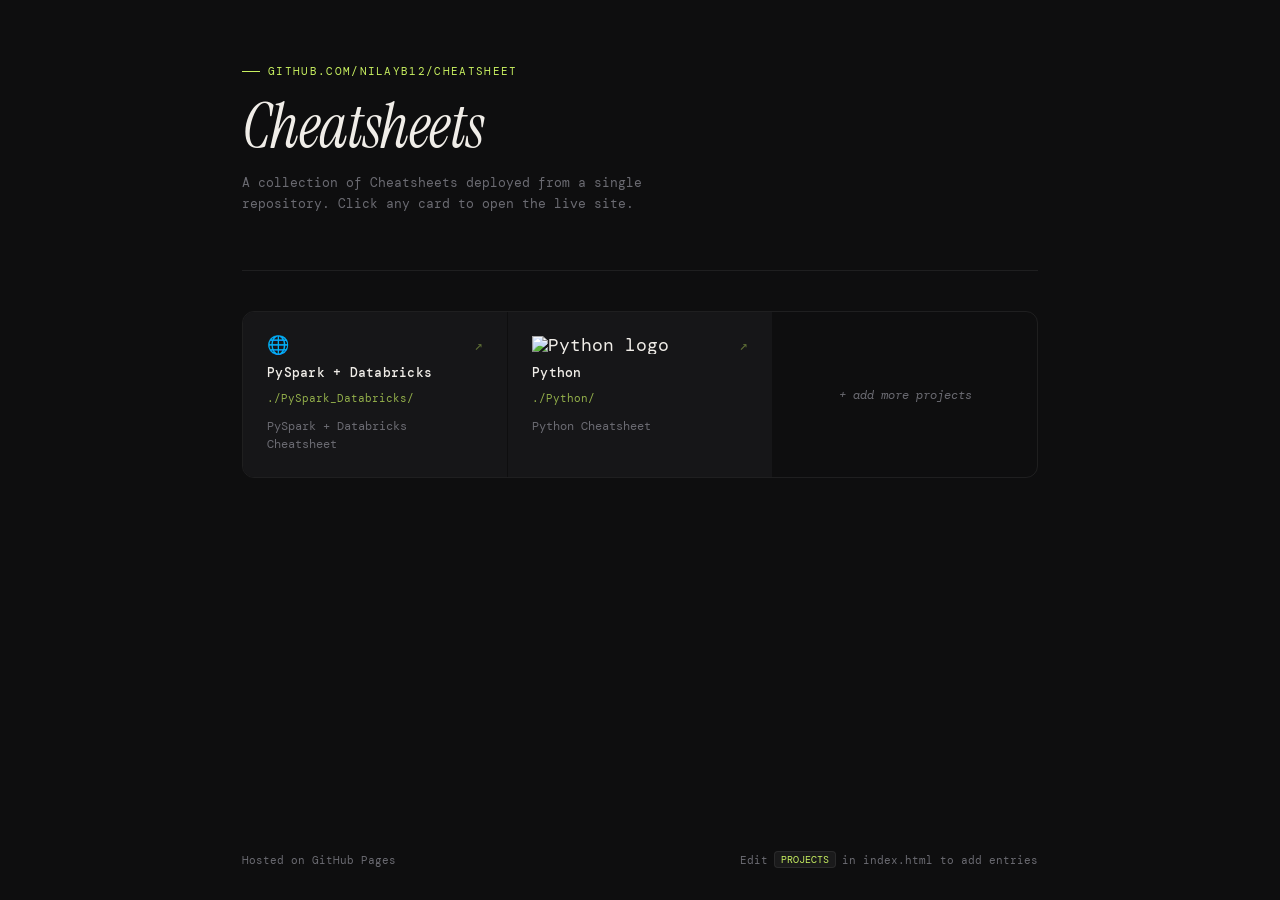
==== index.html @ 8b139a36 "Update Python icon" ====
<!DOCTYPE html>
<html lang="en">

<head>
    <meta charset="UTF-8">
    <meta name="viewport" content="width=device-width, initial-scale=1.0">
    <title>Projects Hub</title>
    <link rel="preconnect" href="https://fonts.googleapis.com">
    <link rel="preconnect" href="https://fonts.gstatic.com" crossorigin>
    <link
        href="https://fonts.googleapis.com/css2?family=DM+Mono:ital,wght@0,400;0,500;1,400&family=Instrument+Serif:ital@0;1&display=swap"
        rel="stylesheet">
    <style>
        *,
        *::before,
        *::after {
            box-sizing: border-box;
            margin: 0;
            padding: 0;
        }

        :root {
            --bg: #0e0e0f;
            --surface: #161618;
            --surface-hover: #1e1e21;
            --border: rgba(255, 255, 255, 0.07);
            --border-hover: rgba(255, 255, 255, 0.18);
            --text: #f0ede8;
            --muted: #6b6b72;
            --accent: #c8f060;
            --accent-dim: rgba(200, 240, 96, 0.08);
            --accent-dim-hover: rgba(200, 240, 96, 0.14);
            --font-serif: 'Instrument Serif', Georgia, serif;
            --font-mono: 'DM Mono', 'Courier New', monospace;
        }

        html {
            font-size: 16px;
        }

        body {
            background: var(--bg);
            color: var(--text);
            font-family: var(--font-mono);
            min-height: 100vh;
            display: flex;
            flex-direction: column;
        }

        /* ── Header ── */
        header {
            padding: 4rem 2rem 2rem;
            max-width: 860px;
            margin: 0 auto;
            width: 100%;
        }

        .eyebrow {
            font-family: var(--font-mono);
            font-size: 11px;
            letter-spacing: 0.12em;
            text-transform: uppercase;
            color: var(--accent);
            margin-bottom: 1rem;
            display: flex;
            align-items: center;
            gap: 8px;
        }

        .eyebrow::before {
            content: '';
            display: inline-block;
            width: 18px;
            height: 1px;
            background: var(--accent);
        }

        h1 {
            font-family: var(--font-serif);
            font-size: clamp(2.4rem, 6vw, 3.8rem);
            font-weight: 400;
            font-style: italic;
            line-height: 1.1;
            letter-spacing: -0.01em;
            color: var(--text);
            margin-bottom: 0.75rem;
        }

        .subtitle {
            font-size: 13px;
            color: var(--muted);
            line-height: 1.6;
            max-width: 480px;
        }

        /* ── Divider ── */
        .divider {
            max-width: 860px;
            margin: 0 auto;
            width: 100%;
            padding: 0 2rem;
        }

        .divider hr {
            border: none;
            border-top: 1px solid var(--border);
            margin: 1.5rem 0 2.5rem;
        }

        /* ── Grid ── */
        .grid-wrap {
            max-width: 860px;
            margin: 0 auto;
            width: 100%;
            padding: 0 2rem;
            flex: 1;
        }

        .grid {
            display: grid;
            grid-template-columns: repeat(auto-fill, minmax(240px, 1fr));
            gap: 1px;
            border: 1px solid var(--border);
            border-radius: 12px;
            overflow: hidden;
        }

        /* ── Cards ── */
        .card {
            background: var(--surface);
            padding: 1.5rem;
            text-decoration: none;
            color: inherit;
            display: flex;
            flex-direction: column;
            gap: 0.6rem;
            transition: background 0.15s ease;
            position: relative;
            cursor: pointer;
        }

        .card:hover {
            background: var(--surface-hover);
        }

        .card:hover .arrow {
            transform: translate(3px, -3px);
            opacity: 1;
        }

        .card-header {
            display: flex;
            align-items: flex-start;
            justify-content: space-between;
            gap: 0.5rem;
        }

        .card-icon {
            font-size: 18px;
            line-height: 1;
            flex-shrink: 0;
        }

        .arrow {
            font-size: 14px;
            color: var(--accent);
            opacity: 0.4;
            transition: transform 0.18s ease, opacity 0.18s ease;
            flex-shrink: 0;
        }

        .card-name {
            font-family: var(--font-mono);
            font-size: 13px;
            font-weight: 500;
            color: var(--text);
            letter-spacing: 0.02em;
        }

        .card-path {
            font-family: var(--font-mono);
            font-size: 11px;
            color: var(--accent);
            opacity: 0.7;
        }

        .card-desc {
            font-size: 12px;
            color: var(--muted);
            line-height: 1.5;
            margin-top: 0.2rem;
        }

        /* ── Add-project card ── */
        .card-add {
            background: transparent;
            border: none;
            padding: 1.5rem;
            display: flex;
            align-items: center;
            justify-content: center;
            gap: 8px;
            font-family: var(--font-mono);
            font-size: 12px;
            color: var(--muted);
            cursor: default;
            font-style: italic;
        }

        /* ── Footer ── */
        footer {
            max-width: 860px;
            margin: 3rem auto 2rem;
            width: 100%;
            padding: 0 2rem;
            display: flex;
            align-items: center;
            justify-content: space-between;
            font-size: 11px;
            color: var(--muted);
            gap: 1rem;
            flex-wrap: wrap;
        }

        .footer-hint {
            display: flex;
            align-items: center;
            gap: 6px;
        }

        .footer-hint code {
            background: rgba(255, 255, 255, 0.05);
            border: 1px solid var(--border);
            border-radius: 4px;
            padding: 1px 6px;
            font-size: 10px;
            font-family: var(--font-mono);
            color: var(--accent);
        }

        @media (max-width: 540px) {
            header {
                padding: 2.5rem 1.25rem 1.5rem;
            }

            .grid-wrap {
                padding: 0 1.25rem;
            }

            .divider {
                padding: 0 1.25rem;
            }

            footer {
                padding: 0 1.25rem;
            }

            .grid {
                grid-template-columns: 1fr;
            }
        }
    </style>
</head>

<body>

    <header>
        <p class="eyebrow">github.com/nilayb12/Cheatsheet</p>
        <h1>Cheatsheets</h1>
        <p class="subtitle">A collection of Cheatsheets deployed from a single repository. Click any card to open the
            live site.</p>
    </header>

    <div class="divider">
        <hr>
    </div>

    <div class="grid-wrap">
        <div class="grid" id="project-grid">
            <!-- Cards are injected here by JS -->
        </div>
    </div>

    <footer>
        <span>Hosted on GitHub Pages</span>
        <span class="footer-hint">Edit <code>PROJECTS</code> in index.html to add entries</span>
    </footer>

    <script>
        // ─────────────────────────────────────────────
        //  CONFIGURE YOUR PROJECTS HERE
        //  Each entry needs:
        //    name    — display title
        //    path    — subfolder name (relative to this file)
        //    desc    — short description (optional)
        //    icon    — an emoji icon (optional)
        // ─────────────────────────────────────────────
        const PROJECTS = [
            {
                name: "PySpark + Databricks",
                path: "PySpark_Databricks",
                desc: "PySpark + Databricks Cheatsheet",
                icon: "🌐"
            },
            {
                name: "Python",
                path: "Python",
                desc: "Python Cheatsheet",
                icon: `<img src="https://s3.dualstack.us-east-2.amazonaws.com/pythondotorg-assets/media/files/python-logo-only.svg" width="20" height="20" alt="Python logo" />`
            },
            // {
            //     name: "Project Three",
            //     path: "project-three",
            //     desc: "Yet another site deployed from the same repo.",
            //     icon: "🎨"
            // },
            // ── Add more entries below this line ──
            // {
            //   name: "My New Project",
            //   path: "my-new-project",
            //   desc: "Description here.",
            //   icon: "✨"
            // },
        ];
        // ─────────────────────────────────────────────

        const grid = document.getElementById("project-grid");

        PROJECTS.forEach(p => {
            const a = document.createElement("a");
            a.className = "card";
            a.href = p.path + "/";
            a.title = p.name;
            a.innerHTML = `
      <div class="card-header">
        <span class="card-icon" aria-hidden="true">${p.icon || "📁"}</span>
        <span class="arrow" aria-hidden="true">↗</span>
      </div>
      <div class="card-name">${p.name}</div>
      <div class="card-path">./${p.path}/</div>
      ${p.desc ? `<div class="card-desc">${p.desc}</div>` : ""}
    `;
            grid.appendChild(a);
        });

        // Trailing "add more" prompt
        if (PROJECTS.length % 2 === 0 || PROJECTS.length < 4) {
            const placeholder = document.createElement("div");
            placeholder.className = "card-add";
            placeholder.innerHTML = `<span>+ add more projects</span>`;
            grid.appendChild(placeholder);
        }
    </script>

</body>

</html>
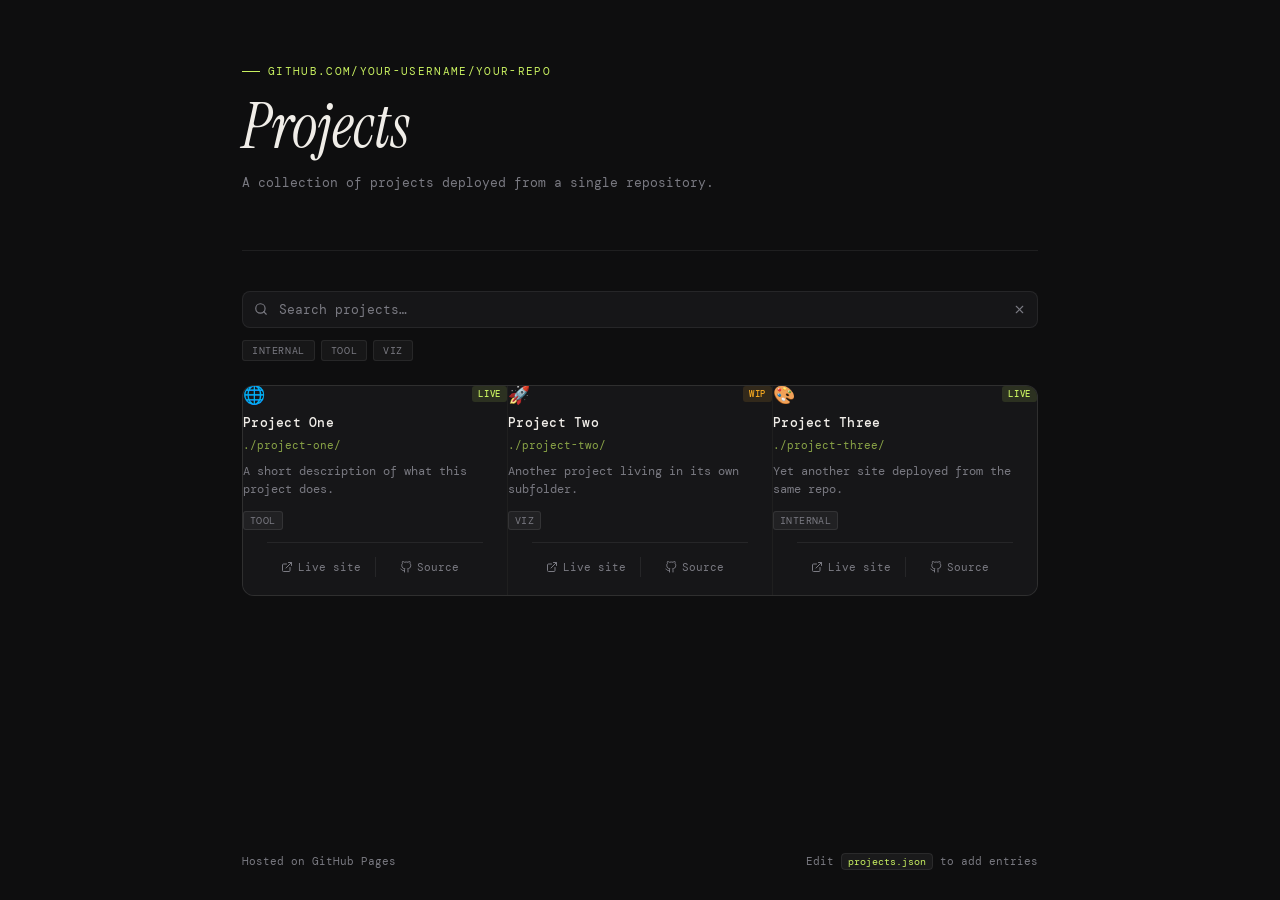
==== commit 015d45a7: "Add files via upload" ====
--- a/index.html
+++ b/index.html
@@ -1,357 +1,79 @@
 <!DOCTYPE html>
 <html lang="en">
+<head>
+<meta charset="UTF-8">
+<meta name="viewport" content="width=device-width, initial-scale=1.0">
+<title>Projects Hub</title>
 
-<head>
-    <meta charset="UTF-8">
-    <meta name="viewport" content="width=device-width, initial-scale=1.0">
-    <title>Projects Hub</title>
-    <link rel="preconnect" href="https://fonts.googleapis.com">
-    <link rel="preconnect" href="https://fonts.gstatic.com" crossorigin>
-    <link
-        href="https://fonts.googleapis.com/css2?family=DM+Mono:ital,wght@0,400;0,500;1,400&family=Instrument+Serif:ital@0;1&display=swap"
-        rel="stylesheet">
-    <style>
-        *,
-        *::before,
-        *::after {
-            box-sizing: border-box;
-            margin: 0;
-            padding: 0;
-        }
+<!-- ── SEO & Open Graph ── -->
+<!-- Update these meta tags to match your repo -->
+<meta name="description" content="A collection of projects deployed from a single GitHub repository.">
+<meta property="og:title"       content="Projects Hub">
+<meta property="og:description" content="A collection of projects deployed from a single GitHub repository.">
+<meta property="og:type"        content="website">
+<!-- <meta property="og:url"    content="https://your-username.github.io/your-repo/"> -->
+<!-- <meta property="og:image" content="https://your-username.github.io/your-repo/og-image.png"> -->
 
-        :root {
-            --bg: #0e0e0f;
-            --surface: #161618;
-            --surface-hover: #1e1e21;
-            --border: rgba(255, 255, 255, 0.07);
-            --border-hover: rgba(255, 255, 255, 0.18);
-            --text: #f0ede8;
-            --muted: #6b6b72;
-            --accent: #c8f060;
-            --accent-dim: rgba(200, 240, 96, 0.08);
-            --accent-dim-hover: rgba(200, 240, 96, 0.14);
-            --font-serif: 'Instrument Serif', Georgia, serif;
-            --font-mono: 'DM Mono', 'Courier New', monospace;
-        }
-
-        html {
-            font-size: 16px;
-        }
-
-        body {
-            background: var(--bg);
-            color: var(--text);
-            font-family: var(--font-mono);
-            min-height: 100vh;
-            display: flex;
-            flex-direction: column;
-        }
-
-        /* ── Header ── */
-        header {
-            padding: 4rem 2rem 2rem;
-            max-width: 860px;
-            margin: 0 auto;
-            width: 100%;
-        }
-
-        .eyebrow {
-            font-family: var(--font-mono);
-            font-size: 11px;
-            letter-spacing: 0.12em;
-            text-transform: uppercase;
-            color: var(--accent);
-            margin-bottom: 1rem;
-            display: flex;
-            align-items: center;
-            gap: 8px;
-        }
-
-        .eyebrow::before {
-            content: '';
-            display: inline-block;
-            width: 18px;
-            height: 1px;
-            background: var(--accent);
-        }
-
-        h1 {
-            font-family: var(--font-serif);
-            font-size: clamp(2.4rem, 6vw, 3.8rem);
-            font-weight: 400;
-            font-style: italic;
-            line-height: 1.1;
-            letter-spacing: -0.01em;
-            color: var(--text);
-            margin-bottom: 0.75rem;
-        }
-
-        .subtitle {
-            font-size: 13px;
-            color: var(--muted);
-            line-height: 1.6;
-            max-width: 480px;
-        }
-
-        /* ── Divider ── */
-        .divider {
-            max-width: 860px;
-            margin: 0 auto;
-            width: 100%;
-            padding: 0 2rem;
-        }
-
-        .divider hr {
-            border: none;
-            border-top: 1px solid var(--border);
-            margin: 1.5rem 0 2.5rem;
-        }
-
-        /* ── Grid ── */
-        .grid-wrap {
-            max-width: 860px;
-            margin: 0 auto;
-            width: 100%;
-            padding: 0 2rem;
-            flex: 1;
-        }
-
-        .grid {
-            display: grid;
-            grid-template-columns: repeat(auto-fill, minmax(240px, 1fr));
-            gap: 1px;
-            border: 1px solid var(--border);
-            border-radius: 12px;
-            overflow: hidden;
-        }
-
-        /* ── Cards ── */
-        .card {
-            background: var(--surface);
-            padding: 1.5rem;
-            text-decoration: none;
-            color: inherit;
-            display: flex;
-            flex-direction: column;
-            gap: 0.6rem;
-            transition: background 0.15s ease;
-            position: relative;
-            cursor: pointer;
-        }
-
-        .card:hover {
-            background: var(--surface-hover);
-        }
-
-        .card:hover .arrow {
-            transform: translate(3px, -3px);
-            opacity: 1;
-        }
-
-        .card-header {
-            display: flex;
-            align-items: flex-start;
-            justify-content: space-between;
-            gap: 0.5rem;
-        }
-
-        .card-icon {
-            font-size: 18px;
-            line-height: 1;
-            flex-shrink: 0;
-        }
-
-        .arrow {
-            font-size: 14px;
-            color: var(--accent);
-            opacity: 0.4;
-            transition: transform 0.18s ease, opacity 0.18s ease;
-            flex-shrink: 0;
-        }
-
-        .card-name {
-            font-family: var(--font-mono);
-            font-size: 13px;
-            font-weight: 500;
-            color: var(--text);
-            letter-spacing: 0.02em;
-        }
-
-        .card-path {
-            font-family: var(--font-mono);
-            font-size: 11px;
-            color: var(--accent);
-            opacity: 0.7;
-        }
-
-        .card-desc {
-            font-size: 12px;
-            color: var(--muted);
-            line-height: 1.5;
-            margin-top: 0.2rem;
-        }
-
-        /* ── Add-project card ── */
-        .card-add {
-            background: transparent;
-            border: none;
-            padding: 1.5rem;
-            display: flex;
-            align-items: center;
-            justify-content: center;
-            gap: 8px;
-            font-family: var(--font-mono);
-            font-size: 12px;
-            color: var(--muted);
-            cursor: default;
-            font-style: italic;
-        }
-
-        /* ── Footer ── */
-        footer {
-            max-width: 860px;
-            margin: 3rem auto 2rem;
-            width: 100%;
-            padding: 0 2rem;
-            display: flex;
-            align-items: center;
-            justify-content: space-between;
-            font-size: 11px;
-            color: var(--muted);
-            gap: 1rem;
-            flex-wrap: wrap;
-        }
-
-        .footer-hint {
-            display: flex;
-            align-items: center;
-            gap: 6px;
-        }
-
-        .footer-hint code {
-            background: rgba(255, 255, 255, 0.05);
-            border: 1px solid var(--border);
-            border-radius: 4px;
-            padding: 1px 6px;
-            font-size: 10px;
-            font-family: var(--font-mono);
-            color: var(--accent);
-        }
-
-        @media (max-width: 540px) {
-            header {
-                padding: 2.5rem 1.25rem 1.5rem;
-            }
-
-            .grid-wrap {
-                padding: 0 1.25rem;
-            }
-
-            .divider {
-                padding: 0 1.25rem;
-            }
-
-            footer {
-                padding: 0 1.25rem;
-            }
-
-            .grid {
-                grid-template-columns: 1fr;
-            }
-        }
-    </style>
+<link rel="preconnect" href="https://fonts.googleapis.com">
+<link rel="preconnect" href="https://fonts.gstatic.com" crossorigin>
+<link href="https://fonts.googleapis.com/css2?family=DM+Mono:ital,wght@0,400;0,500;1,400&family=Instrument+Serif:ital@0;1&display=swap" rel="stylesheet">
+<link rel="stylesheet" href="style.css">
+<link rel="icon" href="favicon.svg" type="image/svg+xml">
 </head>
-
 <body>
 
-    <header>
-        <p class="eyebrow">github.com/nilayb12/Cheatsheet</p>
-        <h1>Cheatsheets</h1>
-        <p class="subtitle">A collection of Cheatsheets deployed from a single repository. Click any card to open the
-            live site.</p>
-    </header>
+<a class="skip-link" href="#project-grid">Skip to projects</a>
 
-    <div class="divider">
-        <hr>
+<header>
+  <!-- ↓ Update this to your actual repo URL -->
+  <p class="eyebrow">github.com/your-username/your-repo</p>
+  <h1>Projects</h1>
+  <p class="subtitle">A collection of projects deployed from a single repository.</p>
+</header>
+
+<div class="divider"><hr></div>
+
+<div class="grid-wrap">
+
+  <!-- ── Search & filter controls ── -->
+  <div class="controls" role="search">
+    <div class="search-wrap">
+      <svg class="search-icon" viewBox="0 0 24 24" aria-hidden="true">
+        <circle cx="11" cy="11" r="8"/><line x1="21" y1="21" x2="16.65" y2="16.65"/>
+      </svg>
+      <input
+        type="search"
+        id="search-input"
+        class="search-input"
+        placeholder="Search projects…"
+        aria-label="Search projects by name or description"
+        autocomplete="off"
+        spellcheck="false"
+      >
+      <button class="search-clear" id="search-clear" aria-label="Clear search" hidden>
+        <svg viewBox="0 0 24 24" aria-hidden="true">
+          <line x1="18" y1="6" x2="6" y2="18"/><line x1="6" y1="6" x2="18" y2="18"/>
+        </svg>
+      </button>
     </div>
+    <div class="tag-filters" id="tag-filters" role="group" aria-label="Filter by tag"></div>
+  </div>
 
-    <div class="grid-wrap">
-        <div class="grid" id="project-grid">
-            <!-- Cards are injected here by JS -->
-        </div>
-    </div>
+  <div class="grid" id="project-grid" role="list" aria-label="Projects">
+    <p class="state-msg" aria-live="polite">Loading projects…</p>
+  </div>
 
-    <footer>
-        <span>Hosted on GitHub Pages</span>
-        <span class="footer-hint">Edit <code>PROJECTS</code> in index.html to add entries</span>
-    </footer>
+  <p class="no-results" id="no-results" hidden>
+    No projects match <span id="no-results-term"></span>.
+  </p>
 
-    <script>
-        // ─────────────────────────────────────────────
-        //  CONFIGURE YOUR PROJECTS HERE
-        //  Each entry needs:
-        //    name    — display title
-        //    path    — subfolder name (relative to this file)
-        //    desc    — short description (optional)
-        //    icon    — an emoji icon (optional)
-        // ─────────────────────────────────────────────
-        const PROJECTS = [
-            {
-                name: "PySpark + Databricks",
-                path: "PySpark_Databricks",
-                desc: "PySpark + Databricks Cheatsheet",
-                icon: "🌐"
-            },
-            {
-                name: "Python",
-                path: "Python",
-                desc: "Python Cheatsheet",
-                icon: `<img src="https://s3.dualstack.us-east-2.amazonaws.com/pythondotorg-assets/media/files/python-logo-only.svg" width="20" height="20" alt="Python logo" />`
-            },
-            // {
-            //     name: "Project Three",
-            //     path: "project-three",
-            //     desc: "Yet another site deployed from the same repo.",
-            //     icon: "🎨"
-            // },
-            // ── Add more entries below this line ──
-            // {
-            //   name: "My New Project",
-            //   path: "my-new-project",
-            //   desc: "Description here.",
-            //   icon: "✨"
-            // },
-        ];
-        // ─────────────────────────────────────────────
+</div>
 
-        const grid = document.getElementById("project-grid");
+<footer>
+  <span>Hosted on GitHub Pages</span>
+  <span>Edit <code>projects.json</code> to add entries</span>
+</footer>
 
-        PROJECTS.forEach(p => {
-            const a = document.createElement("a");
-            a.className = "card";
-            a.href = p.path + "/";
-            a.title = p.name;
-            a.innerHTML = `
-      <div class="card-header">
-        <span class="card-icon" aria-hidden="true">${p.icon || "📁"}</span>
-        <span class="arrow" aria-hidden="true">↗</span>
-      </div>
-      <div class="card-name">${p.name}</div>
-      <div class="card-path">./${p.path}/</div>
-      ${p.desc ? `<div class="card-desc">${p.desc}</div>` : ""}
-    `;
-            grid.appendChild(a);
-        });
-
-        // Trailing "add more" prompt
-        if (PROJECTS.length % 2 === 0 || PROJECTS.length < 4) {
-            const placeholder = document.createElement("div");
-            placeholder.className = "card-add";
-            placeholder.innerHTML = `<span>+ add more projects</span>`;
-            grid.appendChild(placeholder);
-        }
-    </script>
-
+<script src="main.js"></script>
 </body>
-
 </html>
--- a/style.css
+++ b/style.css
@@ -0,0 +1,482 @@
+/* ── Reset ── */
+*, *::before, *::after { box-sizing: border-box; margin: 0; padding: 0; }
+
+/* ── Design tokens ── */
+:root {
+  --bg:            #0e0e0f;
+  --surface:       #161618;
+  --surface-hover: #1e1e21;
+  --border:        rgba(255,255,255,0.07);
+  --border-hover:  rgba(255,255,255,0.18);
+  --text:          #f0ede8;
+  --muted:         #7a7a82;
+  --accent:        #c8f060;
+  --font-serif:    'Instrument Serif', Georgia, serif;
+  --font-mono:     'DM Mono', 'Courier New', monospace;
+}
+
+/* ── Base ── */
+html { font-size: 16px; }
+
+body {
+  background: var(--bg);
+  color: var(--text);
+  font-family: var(--font-mono);
+  min-height: 100vh;
+  display: flex;
+  flex-direction: column;
+}
+
+/* ── Skip link (a11y) ── */
+.skip-link {
+  position: absolute;
+  top: -999px;
+  left: 1rem;
+  background: var(--accent);
+  color: #000;
+  padding: 6px 12px;
+  border-radius: 4px;
+  font-size: 13px;
+  z-index: 100;
+  text-decoration: none;
+}
+.skip-link:focus { top: 1rem; }
+
+/* ── Header ── */
+header {
+  padding: 4rem 2rem 2rem;
+  max-width: 860px;
+  margin: 0 auto;
+  width: 100%;
+}
+
+.eyebrow {
+  font-size: 11px;
+  letter-spacing: 0.12em;
+  text-transform: uppercase;
+  color: var(--accent);
+  margin-bottom: 1rem;
+  display: flex;
+  align-items: center;
+  gap: 8px;
+}
+.eyebrow::before {
+  content: '';
+  display: inline-block;
+  width: 18px;
+  height: 1px;
+  background: var(--accent);
+}
+
+h1 {
+  font-family: var(--font-serif);
+  font-size: clamp(2.4rem, 6vw, 3.8rem);
+  font-weight: 400;
+  font-style: italic;
+  line-height: 1.1;
+  color: var(--text);
+  margin-bottom: 0.75rem;
+}
+
+.subtitle {
+  font-size: 13px;
+  color: var(--muted);
+  line-height: 1.6;
+  max-width: 480px;
+}
+
+/* ── Divider ── */
+.divider {
+  max-width: 860px;
+  margin: 0 auto;
+  width: 100%;
+  padding: 0 2rem;
+}
+.divider hr {
+  border: none;
+  border-top: 1px solid var(--border);
+  margin: 1.5rem 0 2.5rem;
+}
+
+/* ── Grid ── */
+.grid-wrap {
+  max-width: 860px;
+  margin: 0 auto;
+  width: 100%;
+  padding: 0 2rem;
+  flex: 1;
+}
+
+.grid {
+  display: grid;
+  grid-template-columns: repeat(auto-fill, minmax(240px, 1fr));
+  gap: 1px;
+  background: var(--border);
+  border: 1px solid var(--border);
+  border-radius: 12px;
+  overflow: hidden;
+}
+
+/* ── Cards ── */
+.card {
+  background: var(--surface);
+  padding: 1.25rem 1.5rem 1rem;
+  color: inherit;
+  display: flex;
+  flex-direction: column;
+  gap: 0.45rem;
+  position: relative;
+  outline-offset: -2px;
+}
+.card:focus-visible {
+  outline: 2px solid var(--accent);
+}
+
+.card-top {
+  display: flex;
+  align-items: flex-start;
+  justify-content: space-between;
+  gap: 0.5rem;
+  margin-bottom: 0.2rem;
+}
+
+.card-icon {
+  font-size: 18px;
+  line-height: 1;
+  flex-shrink: 0;
+}
+
+/* ── Status badge ── */
+.badge {
+  font-size: 9px;
+  letter-spacing: 0.08em;
+  text-transform: uppercase;
+  font-weight: 500;
+  border-radius: 3px;
+  padding: 2px 6px;
+  flex-shrink: 0;
+}
+.badge-live     { background: rgba(200,240,96,0.12); color: #c8f060; }
+.badge-wip      { background: rgba(255,180,50,0.12);  color: #f4a820; }
+.badge-archived { background: rgba(255,255,255,0.06); color: var(--muted); }
+
+.card-name {
+  font-size: 13px;
+  font-weight: 500;
+  color: var(--text);
+  letter-spacing: 0.02em;
+}
+
+.card-path {
+  font-size: 11px;
+  color: var(--accent);
+  opacity: 0.65;
+}
+
+.card-desc {
+  font-size: 12px;
+  color: var(--muted);
+  line-height: 1.5;
+  margin-top: 0.15rem;
+  flex: 1;
+}
+
+/* ── Tags ── */
+.card-tags {
+  display: flex;
+  flex-wrap: wrap;
+  gap: 4px;
+  margin-top: 0.4rem;
+}
+.tag {
+  font-size: 10px;
+  letter-spacing: 0.04em;
+  text-transform: uppercase;
+  background: rgba(255,255,255,0.05);
+  border: 1px solid rgba(255,255,255,0.08);
+  border-radius: 3px;
+  padding: 2px 6px;
+  color: var(--muted);
+}
+
+/* ── Card action links ── */
+.card-actions {
+  display: flex;
+  gap: 0;
+  margin-top: 0.8rem;
+  border-top: 1px solid var(--border);
+  padding-top: 0.75rem;
+}
+.card-actions a {
+  flex: 1;
+  display: flex;
+  align-items: center;
+  justify-content: center;
+  gap: 5px;
+  font-size: 11px;
+  color: var(--muted);
+  text-decoration: none;
+  padding: 5px 4px;
+  border-radius: 4px;
+  transition: color 0.12s, background 0.12s;
+}
+.card-actions a:hover {
+  color: var(--text);
+  background: rgba(255,255,255,0.05);
+}
+.card-actions a:focus-visible {
+  outline: 2px solid var(--accent);
+  outline-offset: 1px;
+}
+.card-actions a svg {
+  width: 12px;
+  height: 12px;
+  stroke: currentColor;
+  fill: none;
+  stroke-width: 2;
+  stroke-linecap: round;
+  stroke-linejoin: round;
+  flex-shrink: 0;
+}
+.card-actions .sep {
+  width: 1px;
+  background: var(--border);
+  margin: 2px 0;
+  flex: none;
+}
+
+/* ── Loading / error state ── */
+.state-msg {
+  grid-column: 1 / -1;
+  padding: 3rem 2rem;
+  text-align: center;
+  font-size: 13px;
+  color: var(--muted);
+  font-style: italic;
+}
+
+/* ── Footer ── */
+footer {
+  max-width: 860px;
+  margin: 3rem auto 2rem;
+  width: 100%;
+  padding: 0 2rem;
+  display: flex;
+  align-items: center;
+  justify-content: space-between;
+  font-size: 11px;
+  color: var(--muted);
+  gap: 1rem;
+  flex-wrap: wrap;
+}
+footer a {
+  color: var(--muted);
+  text-decoration: none;
+}
+footer a:hover { color: var(--text); }
+
+footer code {
+  background: rgba(255,255,255,0.05);
+  border: 1px solid var(--border);
+  border-radius: 4px;
+  padding: 1px 6px;
+  font-size: 10px;
+  font-family: var(--font-mono);
+  color: var(--accent);
+}
+
+/* ── Responsive ── */
+@media (max-width: 540px) {
+  header, .divider, .grid-wrap, footer { padding-left: 1.25rem; padding-right: 1.25rem; }
+  header { padding-top: 2.5rem; }
+  .grid  { grid-template-columns: 1fr; }
+}
+
+/* ── Controls (search + tag filters) ── */
+.controls {
+  display: flex;
+  flex-direction: column;
+  gap: 0.75rem;
+  margin-bottom: 1.5rem;
+}
+
+.search-wrap {
+  position: relative;
+  display: flex;
+  align-items: center;
+}
+
+.search-icon {
+  position: absolute;
+  left: 12px;
+  width: 14px;
+  height: 14px;
+  stroke: var(--muted);
+  fill: none;
+  stroke-width: 2;
+  stroke-linecap: round;
+  pointer-events: none;
+  flex-shrink: 0;
+}
+
+.search-input {
+  width: 100%;
+  background: var(--surface);
+  border: 1px solid var(--border);
+  border-radius: 8px;
+  color: var(--text);
+  font-family: var(--font-mono);
+  font-size: 13px;
+  padding: 9px 36px 9px 36px;
+  outline: none;
+  transition: border-color 0.15s;
+  appearance: none;
+}
+.search-input::placeholder { color: var(--muted); }
+.search-input:focus { border-color: var(--border-hover); }
+/* Hide browser-native clear button */
+.search-input::-webkit-search-cancel-button { display: none; }
+
+.search-clear {
+  position: absolute;
+  right: 8px;
+  background: none;
+  border: none;
+  cursor: pointer;
+  padding: 4px;
+  display: flex;
+  align-items: center;
+  justify-content: center;
+  border-radius: 4px;
+  color: var(--muted);
+  transition: color 0.12s, background 0.12s;
+}
+.search-clear:hover { color: var(--text); background: rgba(255,255,255,0.06); }
+.search-clear svg {
+  width: 13px;
+  height: 13px;
+  stroke: currentColor;
+  fill: none;
+  stroke-width: 2;
+  stroke-linecap: round;
+}
+
+/* ── Tag filter chips ── */
+.tag-filters {
+  display: flex;
+  flex-wrap: wrap;
+  gap: 6px;
+}
+
+.tag-filter {
+  font-family: var(--font-mono);
+  font-size: 10px;
+  letter-spacing: 0.06em;
+  text-transform: uppercase;
+  background: rgba(255,255,255,0.04);
+  border: 1px solid var(--border);
+  border-radius: 3px;
+  padding: 3px 9px;
+  color: var(--muted);
+  cursor: pointer;
+  transition: color 0.12s, background 0.12s, border-color 0.12s;
+  user-select: none;
+}
+.tag-filter:hover {
+  color: var(--text);
+  border-color: var(--border-hover);
+}
+.tag-filter.active {
+  background: rgba(200,240,96,0.1);
+  border-color: rgba(200,240,96,0.35);
+  color: var(--accent);
+}
+.tag-filter:focus-visible {
+  outline: 2px solid var(--accent);
+  outline-offset: 2px;
+}
+
+/* ── No-results message ── */
+.no-results {
+  padding: 2.5rem 0 1rem;
+  text-align: center;
+  font-size: 13px;
+  color: var(--muted);
+  font-style: italic;
+}
+.no-results span { font-style: normal; color: var(--text); }
+
+/* ── Card hidden state (filtering) ── */
+.card[hidden] { display: none; }
+
+/* ── Card body link ── */
+.card-body {
+  display: flex;
+  flex-direction: column;
+  gap: 0.45rem;
+  text-decoration: none;
+  color: inherit;
+  flex: 1;
+  padding: 1.25rem 1.5rem 0.75rem;
+  margin: -1.25rem -1.5rem 0;
+  border-radius: 0;
+  transition: background 0.15s;
+}
+.card-body:hover {
+  background: var(--surface-hover);
+}
+.card-body:focus-visible {
+  outline: 2px solid var(--accent);
+  outline-offset: -2px;
+}
+/* Remove card's own padding since card-body provides it */
+.card {
+  padding: 0 0 1rem;
+  gap: 0;
+}
+.card-actions {
+  margin: 0 1.5rem;
+}
+
+/* ── Empty state ── */
+.empty-state {
+  display: flex;
+  flex-direction: column;
+  align-items: center;
+  justify-content: center;
+  padding: 3rem 2rem 4rem;
+  text-align: center;
+  color: var(--muted);
+  border: 1px solid var(--border);
+  border-radius: 12px;
+}
+
+.empty-illustration {
+  width: 160px;
+  height: auto;
+  margin-bottom: 1.25rem;
+  color: var(--text);
+}
+
+.empty-title {
+  font-size: 14px;
+  font-weight: 500;
+  color: var(--text);
+  margin-bottom: 0.4rem;
+}
+
+.empty-hint {
+  font-size: 12px;
+  color: var(--muted);
+  line-height: 1.6;
+}
+
+.empty-hint code {
+  background: rgba(255,255,255,0.05);
+  border: 1px solid var(--border);
+  border-radius: 3px;
+  padding: 1px 5px;
+  font-size: 11px;
+  font-family: var(--font-mono);
+  color: var(--accent);
+}
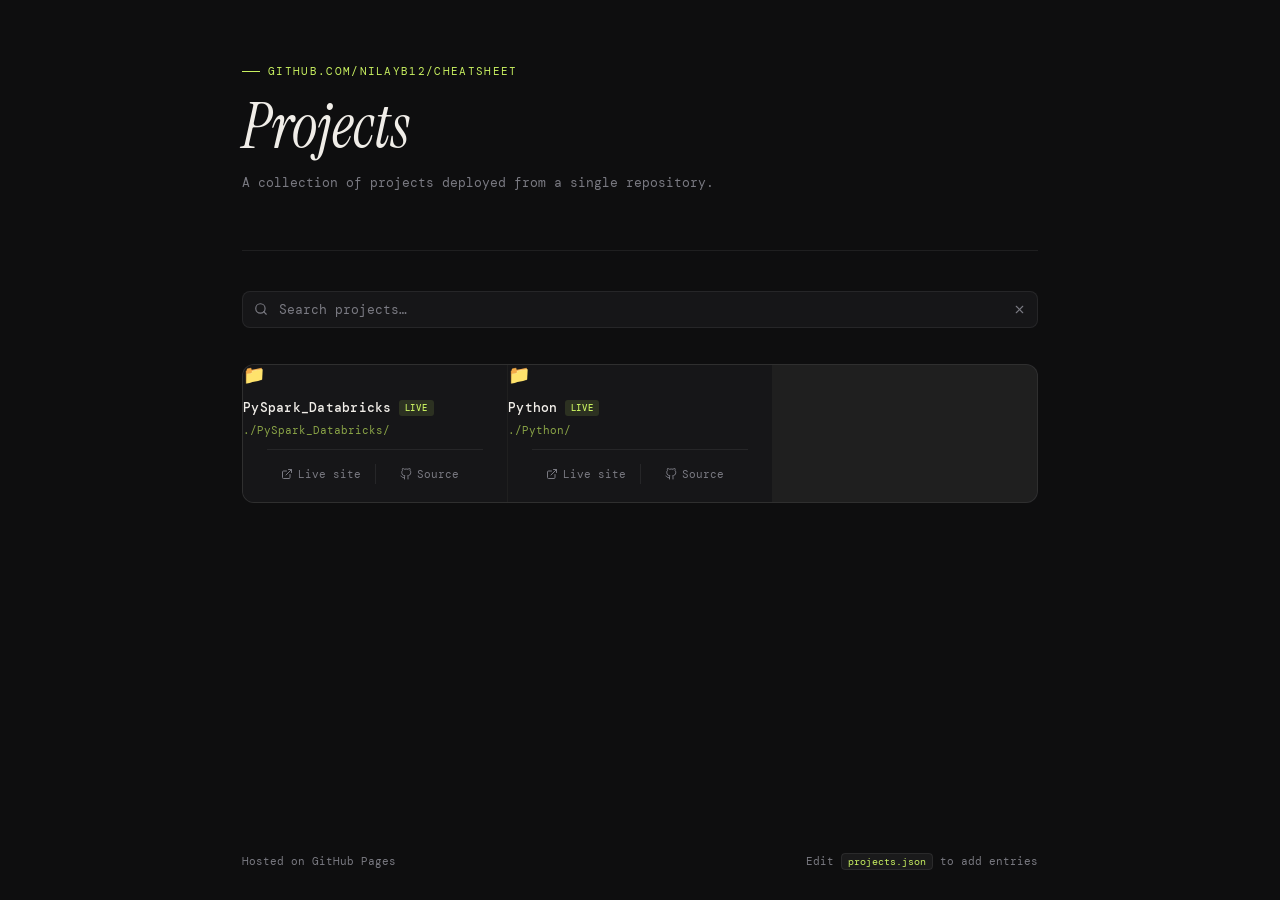
==== commit 346f1f87: "Ignore" ====
--- a/index.html
+++ b/index.html
@@ -25,8 +25,7 @@
 <a class="skip-link" href="#project-grid">Skip to projects</a>
 
 <header>
-  <!-- ↓ Update this to your actual repo URL -->
-  <p class="eyebrow">github.com/your-username/your-repo</p>
+  <p class="eyebrow">github.com/nilayb12/Cheatsheet</p>
   <h1>Projects</h1>
   <p class="subtitle">A collection of projects deployed from a single repository.</p>
 </header>
--- a/style.css
+++ b/style.css
@@ -133,17 +133,27 @@
 }
 
 .card-top {
-  display: flex;
-  align-items: flex-start;
-  justify-content: space-between;
-  gap: 0.5rem;
-  margin-bottom: 0.2rem;
+  margin-bottom: 0.4rem;
 }
 
 .card-icon {
   font-size: 18px;
   line-height: 1;
-  flex-shrink: 0;
+}
+
+/* ── Card name row: name + badge side by side ── */
+.card-name-row {
+  display: flex;
+  align-items: center;
+  gap: 7px;
+  flex-wrap: wrap;
+}
+
+.card-name {
+  font-size: 13px;
+  font-weight: 500;
+  color: var(--text);
+  letter-spacing: 0.02em;
 }
 
 /* ── Status badge ── */
@@ -155,17 +165,11 @@
   border-radius: 3px;
   padding: 2px 6px;
   flex-shrink: 0;
+  white-space: nowrap;
 }
 .badge-live     { background: rgba(200,240,96,0.12); color: #c8f060; }
 .badge-wip      { background: rgba(255,180,50,0.12);  color: #f4a820; }
 .badge-archived { background: rgba(255,255,255,0.06); color: var(--muted); }
-
-.card-name {
-  font-size: 13px;
-  font-weight: 500;
-  color: var(--text);
-  letter-spacing: 0.02em;
-}
 
 .card-path {
   font-size: 11px;
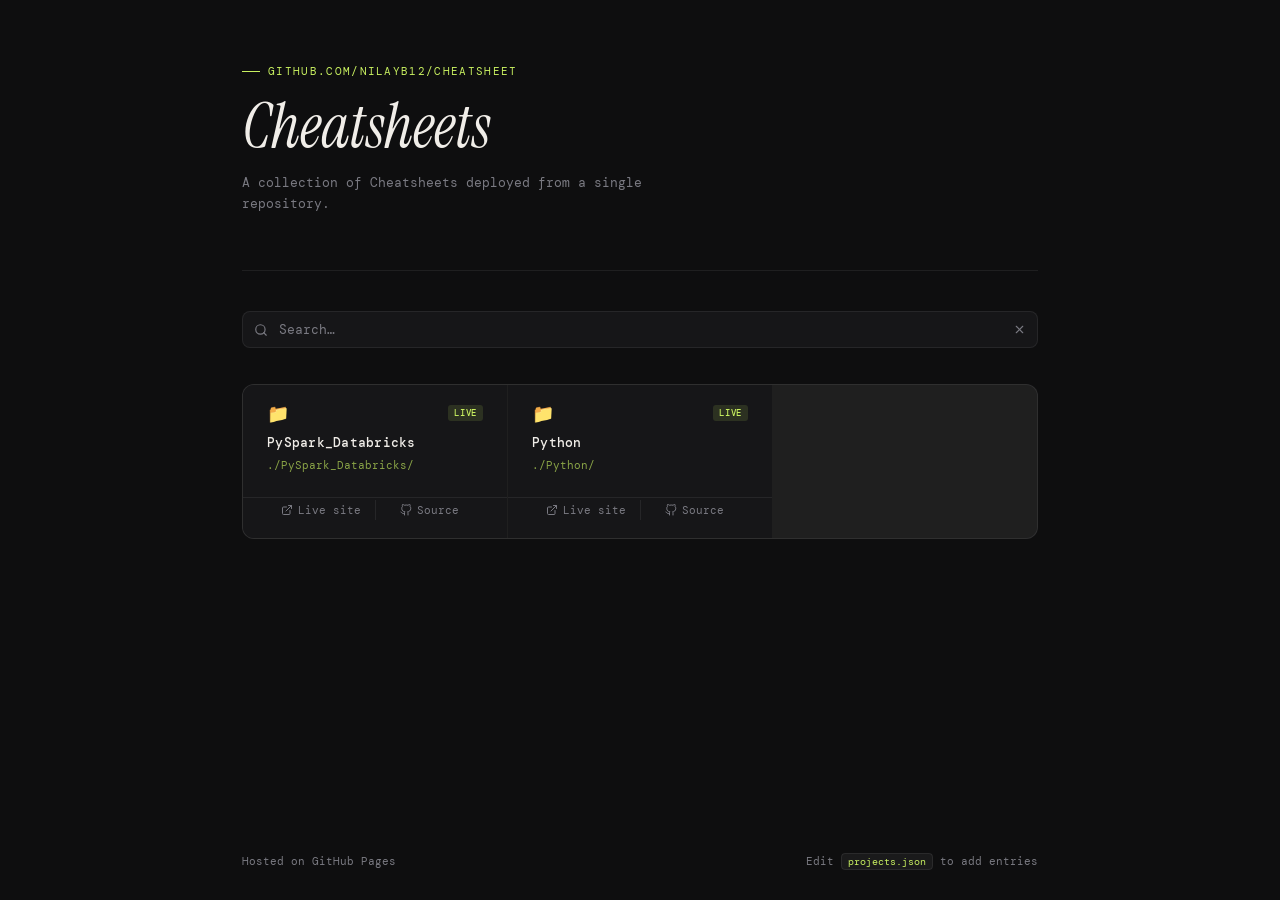
==== commit d90a1193: "Update index.html" ====
--- a/index.html
+++ b/index.html
@@ -3,7 +3,7 @@
 <head>
 <meta charset="UTF-8">
 <meta name="viewport" content="width=device-width, initial-scale=1.0">
-<title>Projects Hub</title>
+<title>Cheatsheet Hub</title>
 
 <!-- ── SEO & Open Graph ── -->
 <!-- Update these meta tags to match your repo -->
@@ -26,8 +26,8 @@
 
 <header>
   <p class="eyebrow">github.com/nilayb12/Cheatsheet</p>
-  <h1>Projects</h1>
-  <p class="subtitle">A collection of projects deployed from a single repository.</p>
+  <h1>Cheatsheets</h1>
+  <p class="subtitle">A collection of Cheatsheets deployed from a single repository.</p>
 </header>
 
 <div class="divider"><hr></div>
@@ -44,8 +44,8 @@
         type="search"
         id="search-input"
         class="search-input"
-        placeholder="Search projects…"
-        aria-label="Search projects by name or description"
+        placeholder="Search…"
+        aria-label="Search by name or description"
         autocomplete="off"
         spellcheck="false"
       >
@@ -59,11 +59,11 @@
   </div>
 
   <div class="grid" id="project-grid" role="list" aria-label="Projects">
-    <p class="state-msg" aria-live="polite">Loading projects…</p>
+    <p class="state-msg" aria-live="polite">Loading…</p>
   </div>
 
   <p class="no-results" id="no-results" hidden>
-    No projects match <span id="no-results-term"></span>.
+    No match <span id="no-results-term"></span>.
   </p>
 
 </div>
--- a/style.css
+++ b/style.css
@@ -133,27 +133,17 @@
 }
 
 .card-top {
-  margin-bottom: 0.4rem;
+  display: flex;
+  align-items: flex-start;
+  justify-content: space-between;
+  gap: 0.5rem;
+  margin-bottom: 0.2rem;
 }
 
 .card-icon {
   font-size: 18px;
   line-height: 1;
-}
-
-/* ── Card name row: name + badge side by side ── */
-.card-name-row {
-  display: flex;
-  align-items: center;
-  gap: 7px;
-  flex-wrap: wrap;
-}
-
-.card-name {
-  font-size: 13px;
-  font-weight: 500;
-  color: var(--text);
-  letter-spacing: 0.02em;
+  flex-shrink: 0;
 }
 
 /* ── Status badge ── */
@@ -170,6 +160,13 @@
 .badge-live     { background: rgba(200,240,96,0.12); color: #c8f060; }
 .badge-wip      { background: rgba(255,180,50,0.12);  color: #f4a820; }
 .badge-archived { background: rgba(255,255,255,0.06); color: var(--muted); }
+
+.card-name {
+  font-size: 13px;
+  font-weight: 500;
+  color: var(--text);
+  letter-spacing: 0.02em;
+}
 
 .card-path {
   font-size: 11px;
@@ -414,6 +411,16 @@
 .card[hidden] { display: none; }
 
 /* ── Card body link ── */
+/* Hover is applied to .card so it never bleeds outside the cell boundary */
+.card {
+  padding: 0 0 1rem;
+  gap: 0;
+  transition: background 0.15s;
+}
+.card:hover {
+  background: var(--surface-hover);
+}
+
 .card-body {
   display: flex;
   flex-direction: column;
@@ -422,24 +429,14 @@
   color: inherit;
   flex: 1;
   padding: 1.25rem 1.5rem 0.75rem;
-  margin: -1.25rem -1.5rem 0;
-  border-radius: 0;
-  transition: background 0.15s;
-}
-.card-body:hover {
-  background: var(--surface-hover);
 }
 .card-body:focus-visible {
   outline: 2px solid var(--accent);
   outline-offset: -2px;
 }
-/* Remove card's own padding since card-body provides it */
-.card {
-  padding: 0 0 1rem;
-  gap: 0;
-}
+
 .card-actions {
-  margin: 0 1.5rem;
+  padding: 0 1.5rem;
 }
 
 /* ── Empty state ── */
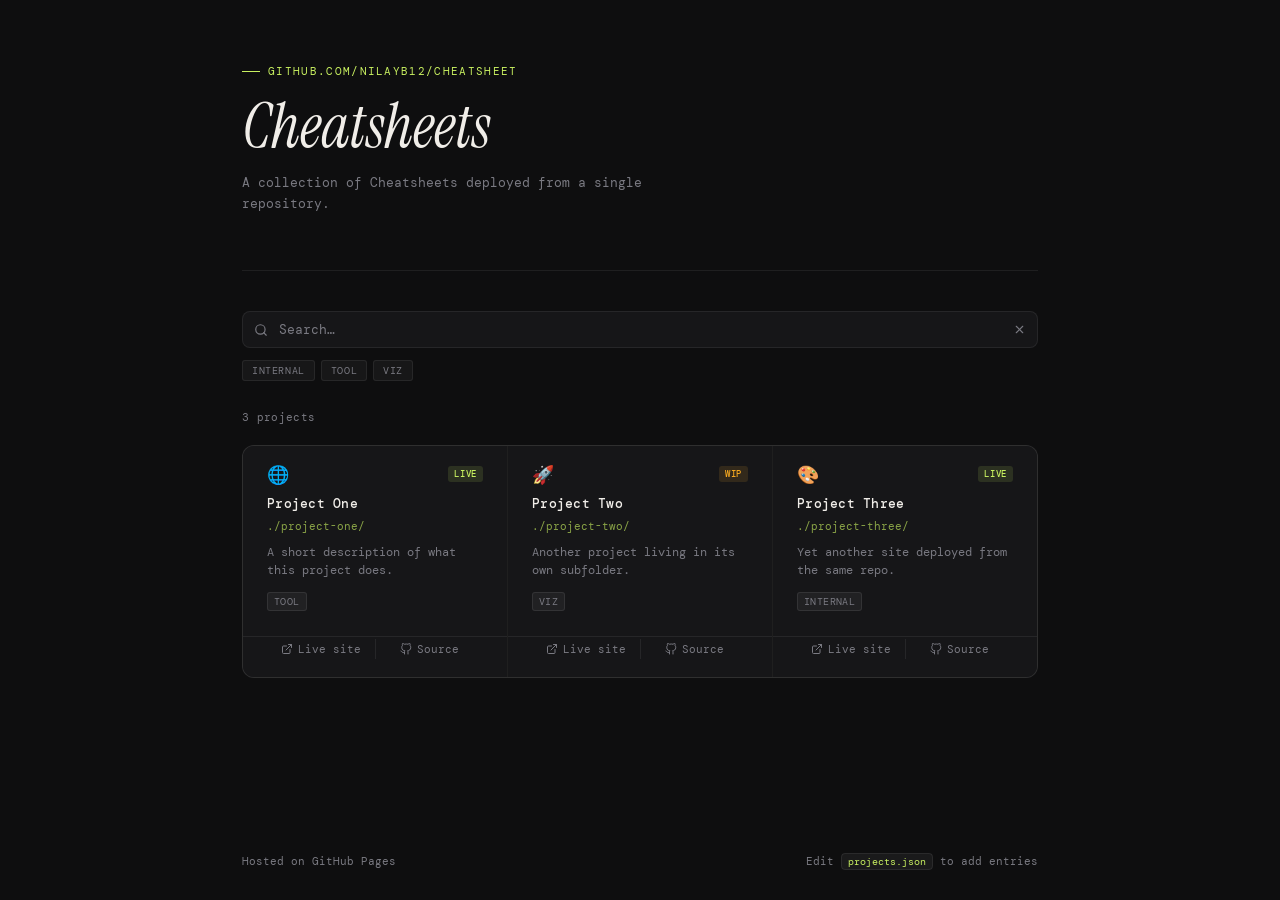
==== commit be8a8abe: "Update Cheatsheet Hub" ====
--- a/index.html
+++ b/index.html
@@ -6,13 +6,12 @@
 <title>Cheatsheet Hub</title>
 
 <!-- ── SEO & Open Graph ── -->
-<!-- Update these meta tags to match your repo -->
-<meta name="description" content="A collection of projects deployed from a single GitHub repository.">
-<meta property="og:title"       content="Projects Hub">
-<meta property="og:description" content="A collection of projects deployed from a single GitHub repository.">
+<meta name="description" content="A collection of cheatsheets deployed from a single GitHub repository.">
+<meta property="og:title"       content="Cheatsheet Hub">
+<meta property="og:description" content="A collection of cheatsheets deployed from a single GitHub repository.">
 <meta property="og:type"        content="website">
-<!-- <meta property="og:url"    content="https://your-username.github.io/your-repo/"> -->
-<!-- <meta property="og:image" content="https://your-username.github.io/your-repo/og-image.png"> -->
+<meta property="og:url"         content="https://nilayb12.github.io/Cheatsheet/">
+<meta property="og:image"       content="https://nilayb12.github.io/Cheatsheet/og-image.png">
 
 <link rel="preconnect" href="https://fonts.googleapis.com">
 <link rel="preconnect" href="https://fonts.gstatic.com" crossorigin>
@@ -58,6 +57,11 @@
     <div class="tag-filters" id="tag-filters" role="group" aria-label="Filter by tag"></div>
   </div>
 
+  <div class="count-bar" id="count-bar" hidden>
+    <span id="count-text" aria-live="polite" aria-atomic="true"></span>
+    <button class="count-reset" id="count-reset" hidden>Clear filters</button>
+  </div>
+
   <div class="grid" id="project-grid" role="list" aria-label="Projects">
     <p class="state-msg" aria-live="polite">Loading…</p>
   </div>
--- a/style.css
+++ b/style.css
@@ -481,3 +481,39 @@
   font-family: var(--font-mono);
   color: var(--accent);
 }
+
+/* ── Count bar ── */
+.count-bar {
+  display: flex;
+  align-items: center;
+  justify-content: space-between;
+  gap: 1rem;
+  margin-bottom: 1rem;
+  min-height: 1.5rem;
+}
+
+#count-text {
+  font-size: 11px;
+  color: var(--muted);
+  letter-spacing: 0.03em;
+}
+
+.count-reset {
+  font-family: var(--font-mono);
+  font-size: 11px;
+  color: var(--muted);
+  background: none;
+  border: 1px solid var(--border);
+  border-radius: 4px;
+  padding: 3px 9px;
+  cursor: pointer;
+  transition: color 0.12s, border-color 0.12s;
+}
+.count-reset:hover {
+  color: var(--text);
+  border-color: var(--border-hover);
+}
+.count-reset:focus-visible {
+  outline: 2px solid var(--accent);
+  outline-offset: 2px;
+}
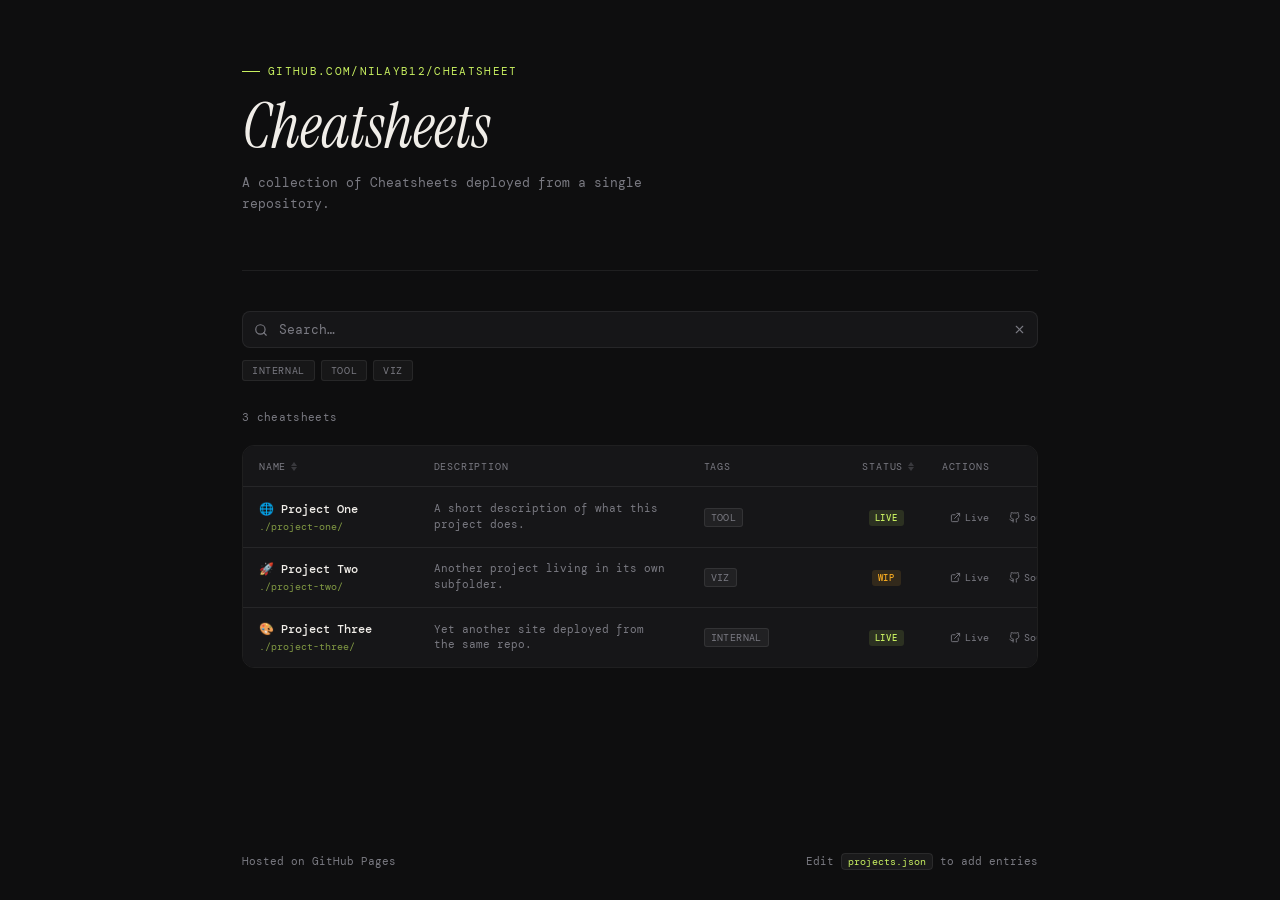
==== commit 3152afd1: "Update Index.html" ====
--- a/index.html
+++ b/index.html
@@ -21,7 +21,7 @@
 </head>
 <body>
 
-<a class="skip-link" href="#project-grid">Skip to projects</a>
+<a class="skip-link" href="#project-table">Skip to cheatsheets</a>
 
 <header>
   <p class="eyebrow">github.com/nilayb12/Cheatsheet</p>
@@ -48,7 +48,7 @@
         autocomplete="off"
         spellcheck="false"
       >
-      <button class="search-clear" id="search-clear" aria-label="Clear search" hidden>
+      <button class="search-clear" id="search-clear" aria-label="Clear search">
         <svg viewBox="0 0 24 24" aria-hidden="true">
           <line x1="18" y1="6" x2="6" y2="18"/><line x1="6" y1="6" x2="18" y2="18"/>
         </svg>
@@ -62,8 +62,29 @@
     <button class="count-reset" id="count-reset" hidden>Clear filters</button>
   </div>
 
-  <div class="grid" id="project-grid" role="list" aria-label="Projects">
-    <p class="state-msg" aria-live="polite">Loading…</p>
+  <div class="table-wrap" id="table-wrap">
+    <table class="project-table" id="project-table" aria-label="Cheatsheets">
+      <thead>
+        <tr>
+          <th class="col-name" aria-sort="none">
+            <button class="sort-btn" data-col="name" aria-label="Sort by name">
+              Name <span class="sort-icon" aria-hidden="true"></span>
+            </button>
+          </th>
+          <th class="col-desc">Description</th>
+          <th class="col-tags">Tags</th>
+          <th class="col-status" aria-sort="none">
+            <button class="sort-btn" data-col="status" aria-label="Sort by status">
+              Status <span class="sort-icon" aria-hidden="true"></span>
+            </button>
+          </th>
+          <th class="col-actions">Actions</th>
+        </tr>
+      </thead>
+      <tbody id="project-tbody">
+        <tr><td colspan="5" class="state-msg">Loading…</td></tr>
+      </tbody>
+    </table>
   </div>
 
   <p class="no-results" id="no-results" hidden>
--- a/style.css
+++ b/style.css
@@ -98,7 +98,7 @@
   margin: 1.5rem 0 2.5rem;
 }
 
-/* ── Grid ── */
+/* ── Main content wrapper ── */
 .grid-wrap {
   max-width: 860px;
   margin: 0 auto;
@@ -107,46 +107,7 @@
   flex: 1;
 }
 
-.grid {
-  display: grid;
-  grid-template-columns: repeat(auto-fill, minmax(240px, 1fr));
-  gap: 1px;
-  background: var(--border);
-  border: 1px solid var(--border);
-  border-radius: 12px;
-  overflow: hidden;
-}
-
-/* ── Cards ── */
-.card {
-  background: var(--surface);
-  padding: 1.25rem 1.5rem 1rem;
-  color: inherit;
-  display: flex;
-  flex-direction: column;
-  gap: 0.45rem;
-  position: relative;
-  outline-offset: -2px;
-}
-.card:focus-visible {
-  outline: 2px solid var(--accent);
-}
-
-.card-top {
-  display: flex;
-  align-items: flex-start;
-  justify-content: space-between;
-  gap: 0.5rem;
-  margin-bottom: 0.2rem;
-}
-
-.card-icon {
-  font-size: 18px;
-  line-height: 1;
-  flex-shrink: 0;
-}
-
-/* ── Status badge ── */
+/* ── Status badge (shared) ── */
 .badge {
   font-size: 9px;
   letter-spacing: 0.08em;
@@ -154,41 +115,14 @@
   font-weight: 500;
   border-radius: 3px;
   padding: 2px 6px;
+  white-space: nowrap;
   flex-shrink: 0;
-  white-space: nowrap;
 }
 .badge-live     { background: rgba(200,240,96,0.12); color: #c8f060; }
 .badge-wip      { background: rgba(255,180,50,0.12);  color: #f4a820; }
 .badge-archived { background: rgba(255,255,255,0.06); color: var(--muted); }
 
-.card-name {
-  font-size: 13px;
-  font-weight: 500;
-  color: var(--text);
-  letter-spacing: 0.02em;
-}
-
-.card-path {
-  font-size: 11px;
-  color: var(--accent);
-  opacity: 0.65;
-}
-
-.card-desc {
-  font-size: 12px;
-  color: var(--muted);
-  line-height: 1.5;
-  margin-top: 0.15rem;
-  flex: 1;
-}
-
-/* ── Tags ── */
-.card-tags {
-  display: flex;
-  flex-wrap: wrap;
-  gap: 4px;
-  margin-top: 0.4rem;
-}
+/* ── Tags (shared) ── */
 .tag {
   font-size: 10px;
   letter-spacing: 0.04em;
@@ -200,38 +134,210 @@
   color: var(--muted);
 }
 
-/* ── Card action links ── */
-.card-actions {
-  display: flex;
-  gap: 0;
-  margin-top: 0.8rem;
-  border-top: 1px solid var(--border);
-  padding-top: 0.75rem;
-}
-.card-actions a {
-  flex: 1;
-  display: flex;
-  align-items: center;
-  justify-content: center;
+/* ── Table ── */
+.table-wrap {
+  border: 1px solid var(--border);
+  border-radius: 12px;
+  overflow: hidden;
+}
+
+.project-table {
+  width: 100%;
+  border-collapse: collapse;
+  table-layout: fixed;
+}
+
+/* Column widths */
+.col-name    { width: 22%; }
+.col-desc    { width: 34%; }
+.col-tags    { width: 20%; }
+.col-status  { width: 10%; }
+.col-actions { width: 14%; }
+
+/* ── Header row ── */
+.project-table thead tr {
+  background: var(--surface);
+  border-bottom: 1px solid var(--border);
+}
+
+.project-table th {
+  padding: 0;
+  text-align: left;
+  font-weight: 400;
+}
+
+.project-table th.col-desc,
+.project-table th.col-tags,
+.project-table th.col-actions {
+  padding: 0 1rem;
+  font-size: 10px;
+  letter-spacing: 0.08em;
+  text-transform: uppercase;
+  color: var(--muted);
+  height: 40px;
+  vertical-align: middle;
+}
+
+/* ── Sort buttons (Name, Status headers) ── */
+.sort-btn {
+  display: flex;
+  align-items: center;
   gap: 5px;
+  width: 100%;
+  height: 40px;
+  padding: 0 1rem;
+  background: none;
+  border: none;
+  cursor: pointer;
+  font-family: var(--font-mono);
+  font-size: 10px;
+  letter-spacing: 0.08em;
+  text-transform: uppercase;
+  color: var(--muted);
+  transition: color 0.12s;
+  text-align: left;
+  white-space: nowrap;
+}
+.sort-btn:hover { color: var(--text); }
+.sort-btn:focus-visible {
+  outline: 2px solid var(--accent);
+  outline-offset: -2px;
+}
+.sort-btn.active { color: var(--accent); }
+
+.sort-icon {
+  display: inline-flex;
+  flex-direction: column;
+  gap: 1.5px;
+  opacity: 0.35;
+  transition: opacity 0.12s;
+}
+.sort-btn:hover .sort-icon,
+.sort-btn.active .sort-icon { opacity: 1; }
+
+/* Default (unsorted): both arrows shown faintly */
+.sort-icon::before,
+.sort-icon::after {
+  content: '';
+  display: block;
+  width: 0;
+  height: 0;
+  border-left: 3.5px solid transparent;
+  border-right: 3.5px solid transparent;
+}
+.sort-icon::before {
+  border-bottom: 4px solid currentColor;
+}
+.sort-icon::after {
+  border-top: 4px solid currentColor;
+}
+
+/* asc: only up arrow */
+.sort-btn[data-dir="asc"] .sort-icon::after  { opacity: 0.2; }
+/* desc: only down arrow */
+.sort-btn[data-dir="desc"] .sort-icon::before { opacity: 0.2; }
+
+/* ── Body rows ── */
+.project-table tbody tr {
+  border-bottom: 1px solid var(--border);
+  background: var(--surface);
+  transition: background 0.12s;
+}
+.project-table tbody tr:last-child { border-bottom: none; }
+.project-table tbody tr:hover { background: var(--surface-hover); }
+.project-table tbody tr[hidden] { display: none; }
+
+.project-table td {
+  padding: 0.85rem 1rem;
+  vertical-align: middle;
+  font-size: 12px;
+  color: var(--text);
+}
+
+/* ── Name cell ── */
+.td-name-link {
+  display: flex;
+  flex-direction: column;
+  gap: 3px;
+  text-decoration: none;
+  color: inherit;
+}
+.td-name-link:focus-visible {
+  outline: 2px solid var(--accent);
+  outline-offset: 2px;
+  border-radius: 3px;
+}
+.td-name {
+  font-size: 12px;
+  font-weight: 500;
+  color: var(--text);
+  white-space: nowrap;
+  overflow: hidden;
+  text-overflow: ellipsis;
+}
+.td-name-link:hover .td-name { color: var(--accent); }
+.td-path {
+  font-size: 10px;
+  color: var(--accent);
+  opacity: 0.6;
+  white-space: nowrap;
+  overflow: hidden;
+  text-overflow: ellipsis;
+}
+
+/* ── Desc cell ── */
+.td-desc {
   font-size: 11px;
   color: var(--muted);
+  line-height: 1.45;
+  display: -webkit-box;
+  -webkit-line-clamp: 2;
+  -webkit-box-orient: vertical;
+  overflow: hidden;
+}
+
+/* ── Tags cell ── */
+.td-tags {
+  display: flex;
+  flex-wrap: wrap;
+  gap: 4px;
+}
+
+/* ── Status cell ── */
+.col-status { text-align: center; }
+.project-table td.col-status { text-align: center; }
+
+/* ── Actions cell ── */
+.td-actions {
+  display: flex;
+  align-items: center;
+  gap: 4px;
+}
+.td-action {
+  display: flex;
+  align-items: center;
+  gap: 4px;
+  font-size: 10px;
+  color: var(--muted);
   text-decoration: none;
-  padding: 5px 4px;
+  padding: 4px 7px;
   border-radius: 4px;
-  transition: color 0.12s, background 0.12s;
-}
-.card-actions a:hover {
-  color: var(--text);
-  background: rgba(255,255,255,0.05);
-}
-.card-actions a:focus-visible {
+  border: 1px solid transparent;
+  transition: color 0.12s, border-color 0.12s, background 0.12s;
+  white-space: nowrap;
+}
+.td-action:hover {
+  color: var(--text);
+  border-color: var(--border);
+  background: rgba(255,255,255,0.04);
+}
+.td-action:focus-visible {
   outline: 2px solid var(--accent);
   outline-offset: 1px;
 }
-.card-actions a svg {
-  width: 12px;
-  height: 12px;
+.td-action svg {
+  width: 11px;
+  height: 11px;
   stroke: currentColor;
   fill: none;
   stroke-width: 2;
@@ -239,21 +345,63 @@
   stroke-linejoin: round;
   flex-shrink: 0;
 }
-.card-actions .sep {
-  width: 1px;
-  background: var(--border);
-  margin: 2px 0;
-  flex: none;
-}
-
-/* ── Loading / error state ── */
+
+/* ── State rows ── */
 .state-msg {
-  grid-column: 1 / -1;
+  text-align: center;
   padding: 3rem 2rem;
+  font-size: 13px;
+  color: var(--muted);
+  font-style: italic;
+}
+
+/* ── Empty state ── */
+.empty-state {
+  display: flex;
+  flex-direction: column;
+  align-items: center;
+  justify-content: center;
+  padding: 3rem 2rem 4rem;
   text-align: center;
-  font-size: 13px;
-  color: var(--muted);
-  font-style: italic;
+  color: var(--muted);
+  border: 1px solid var(--border);
+  border-radius: 12px;
+}
+.empty-illustration {
+  width: 160px;
+  height: auto;
+  margin-bottom: 1.25rem;
+  color: var(--text);
+}
+.empty-title {
+  font-size: 14px;
+  font-weight: 500;
+  color: var(--text);
+  margin-bottom: 0.4rem;
+}
+.empty-hint {
+  font-size: 12px;
+  color: var(--muted);
+  line-height: 1.6;
+}
+.empty-hint code {
+  background: rgba(255,255,255,0.05);
+  border: 1px solid var(--border);
+  border-radius: 3px;
+  padding: 1px 5px;
+  font-size: 11px;
+  font-family: var(--font-mono);
+  color: var(--accent);
+}
+
+/* ── Responsive: collapse desc + tags on narrow screens ── */
+@media (max-width: 600px) {
+  .col-desc, .col-tags,
+  .project-table td:nth-child(2),
+  .project-table td:nth-child(3) { display: none; }
+  .col-name    { width: 50%; }
+  .col-status  { width: 20%; }
+  .col-actions { width: 30%; }
 }
 
 /* ── Footer ── */
@@ -290,7 +438,6 @@
 @media (max-width: 540px) {
   header, .divider, .grid-wrap, footer { padding-left: 1.25rem; padding-right: 1.25rem; }
   header { padding-top: 2.5rem; }
-  .grid  { grid-template-columns: 1fr; }
 }
 
 /* ── Controls (search + tag filters) ── */
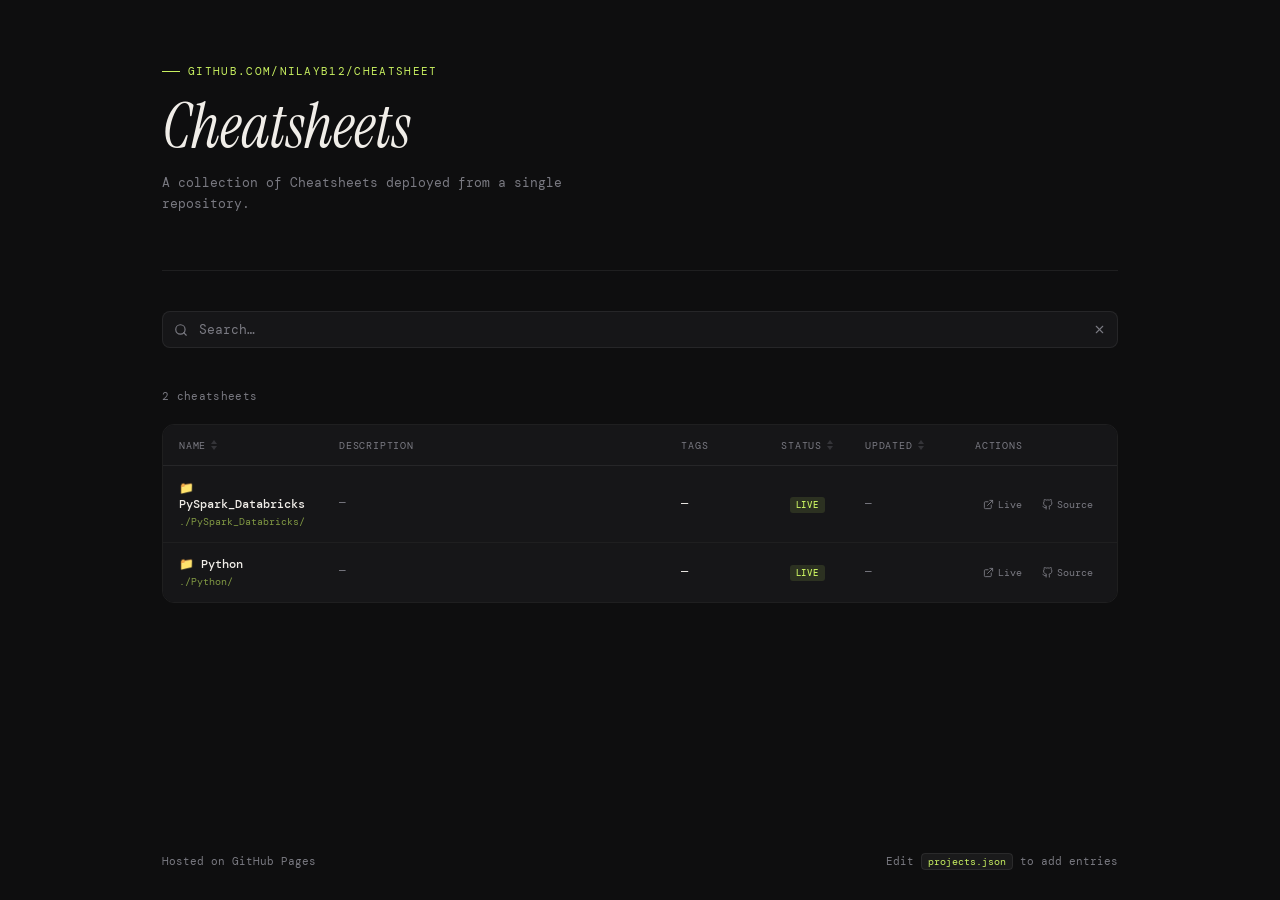
==== commit df7b9174: "Small Visual refinement" ====
--- a/index.html
+++ b/index.html
@@ -78,11 +78,16 @@
               Status <span class="sort-icon" aria-hidden="true"></span>
             </button>
           </th>
+          <th class="col-updated" aria-sort="none">
+            <button class="sort-btn" data-col="updated" aria-label="Sort by last updated">
+              Updated <span class="sort-icon" aria-hidden="true"></span>
+            </button>
+          </th>
           <th class="col-actions">Actions</th>
         </tr>
       </thead>
       <tbody id="project-tbody">
-        <tr><td colspan="5" class="state-msg">Loading…</td></tr>
+        <tr><td colspan="6" class="state-msg">Loading…</td></tr>
       </tbody>
     </table>
   </div>
--- a/style.css
+++ b/style.css
@@ -45,7 +45,7 @@
 /* ── Header ── */
 header {
   padding: 4rem 2rem 2rem;
-  max-width: 860px;
+  max-width: 1020px;
   margin: 0 auto;
   width: 100%;
 }
@@ -87,7 +87,7 @@
 
 /* ── Divider ── */
 .divider {
-  max-width: 860px;
+  max-width: 1020px;
   margin: 0 auto;
   width: 100%;
   padding: 0 2rem;
@@ -100,7 +100,7 @@
 
 /* ── Main content wrapper ── */
 .grid-wrap {
-  max-width: 860px;
+  max-width: 1020px;
   margin: 0 auto;
   width: 100%;
   padding: 0 2rem;
@@ -144,15 +144,16 @@
 .project-table {
   width: 100%;
   border-collapse: collapse;
-  table-layout: fixed;
-}
-
-/* Column widths */
-.col-name    { width: 22%; }
-.col-desc    { width: 34%; }
-.col-tags    { width: 20%; }
-.col-status  { width: 10%; }
-.col-actions { width: 14%; }
+  table-layout: auto;
+}
+
+/* Minimum widths — let columns grow naturally beyond these */
+.col-name    { min-width: 160px; }
+.col-desc    { min-width: 180px; width: 99%; } /* width:99% lets desc absorb spare space */
+.col-tags    { min-width: 100px; white-space: nowrap; }
+.col-status  { min-width: 80px;  white-space: nowrap; }
+.col-updated { min-width: 110px; white-space: nowrap; }
+.col-actions { min-width: 130px; white-space: nowrap; }
 
 /* ── Header row ── */
 .project-table thead tr {
@@ -178,7 +179,7 @@
   vertical-align: middle;
 }
 
-/* ── Sort buttons (Name, Status headers) ── */
+/* ── Sort buttons (Name, Status, Updated headers) ── */
 .sort-btn {
   display: flex;
   align-items: center;
@@ -208,43 +209,51 @@
 .sort-icon {
   display: inline-flex;
   flex-direction: column;
-  gap: 1.5px;
-  opacity: 0.35;
+  gap: 2px;
+  opacity: 0.3;
   transition: opacity 0.12s;
 }
 .sort-btn:hover .sort-icon,
 .sort-btn.active .sort-icon { opacity: 1; }
 
-/* Default (unsorted): both arrows shown faintly */
-.sort-icon::before,
+/* Chevron up */
+.sort-icon::before {
+  content: '';
+  display: block;
+  width: 0;
+  height: 0;
+  border-left: 3px solid transparent;
+  border-right: 3px solid transparent;
+  border-bottom: 4px solid currentColor;
+}
+/* Chevron down */
 .sort-icon::after {
   content: '';
   display: block;
   width: 0;
   height: 0;
-  border-left: 3.5px solid transparent;
-  border-right: 3.5px solid transparent;
-}
-.sort-icon::before {
-  border-bottom: 4px solid currentColor;
-}
-.sort-icon::after {
+  border-left: 3px solid transparent;
+  border-right: 3px solid transparent;
   border-top: 4px solid currentColor;
 }
 
-/* asc: only up arrow */
-.sort-btn[data-dir="asc"] .sort-icon::after  { opacity: 0.2; }
-/* desc: only down arrow */
+/* asc: dim the down chevron */
+.sort-btn[data-dir="asc"]  .sort-icon::after  { opacity: 0.2; }
+/* desc: dim the up chevron */
 .sort-btn[data-dir="desc"] .sort-icon::before { opacity: 0.2; }
 
 /* ── Body rows ── */
 .project-table tbody tr {
   border-bottom: 1px solid var(--border);
   background: var(--surface);
-  transition: background 0.12s;
+  transition: background 0.12s, box-shadow 0.12s;
+  position: relative;
 }
 .project-table tbody tr:last-child { border-bottom: none; }
 .project-table tbody tr:hover { background: var(--surface-hover); }
+.project-table tbody tr:hover td:first-child {
+  box-shadow: inset 2px 0 0 var(--accent);
+}
 .project-table tbody tr[hidden] { display: none; }
 
 .project-table td {
@@ -271,18 +280,12 @@
   font-size: 12px;
   font-weight: 500;
   color: var(--text);
-  white-space: nowrap;
-  overflow: hidden;
-  text-overflow: ellipsis;
 }
 .td-name-link:hover .td-name { color: var(--accent); }
 .td-path {
   font-size: 10px;
   color: var(--accent);
   opacity: 0.6;
-  white-space: nowrap;
-  overflow: hidden;
-  text-overflow: ellipsis;
 }
 
 /* ── Desc cell ── */
@@ -394,19 +397,29 @@
   color: var(--accent);
 }
 
-/* ── Responsive: collapse desc + tags on narrow screens ── */
+/* ── Updated cell ── */
+.td-updated {
+  font-size: 11px;
+  color: var(--muted);
+  cursor: default;
+}
+.td-updated[title] {
+  text-decoration: underline;
+  text-decoration-style: dotted;
+  text-underline-offset: 3px;
+}
+
+/* ── Responsive: collapse desc, tags, updated on narrow screens ── */
 @media (max-width: 600px) {
-  .col-desc, .col-tags,
+  .col-desc, .col-tags, .col-updated,
   .project-table td:nth-child(2),
-  .project-table td:nth-child(3) { display: none; }
-  .col-name    { width: 50%; }
-  .col-status  { width: 20%; }
-  .col-actions { width: 30%; }
+  .project-table td:nth-child(3),
+  .project-table td:nth-child(5) { display: none; }
 }
 
 /* ── Footer ── */
 footer {
-  max-width: 860px;
+  max-width: 1020px;
   margin: 3rem auto 2rem;
   width: 100%;
   padding: 0 2rem;
@@ -554,81 +567,6 @@
 }
 .no-results span { font-style: normal; color: var(--text); }
 
-/* ── Card hidden state (filtering) ── */
-.card[hidden] { display: none; }
-
-/* ── Card body link ── */
-/* Hover is applied to .card so it never bleeds outside the cell boundary */
-.card {
-  padding: 0 0 1rem;
-  gap: 0;
-  transition: background 0.15s;
-}
-.card:hover {
-  background: var(--surface-hover);
-}
-
-.card-body {
-  display: flex;
-  flex-direction: column;
-  gap: 0.45rem;
-  text-decoration: none;
-  color: inherit;
-  flex: 1;
-  padding: 1.25rem 1.5rem 0.75rem;
-}
-.card-body:focus-visible {
-  outline: 2px solid var(--accent);
-  outline-offset: -2px;
-}
-
-.card-actions {
-  padding: 0 1.5rem;
-}
-
-/* ── Empty state ── */
-.empty-state {
-  display: flex;
-  flex-direction: column;
-  align-items: center;
-  justify-content: center;
-  padding: 3rem 2rem 4rem;
-  text-align: center;
-  color: var(--muted);
-  border: 1px solid var(--border);
-  border-radius: 12px;
-}
-
-.empty-illustration {
-  width: 160px;
-  height: auto;
-  margin-bottom: 1.25rem;
-  color: var(--text);
-}
-
-.empty-title {
-  font-size: 14px;
-  font-weight: 500;
-  color: var(--text);
-  margin-bottom: 0.4rem;
-}
-
-.empty-hint {
-  font-size: 12px;
-  color: var(--muted);
-  line-height: 1.6;
-}
-
-.empty-hint code {
-  background: rgba(255,255,255,0.05);
-  border: 1px solid var(--border);
-  border-radius: 3px;
-  padding: 1px 5px;
-  font-size: 11px;
-  font-family: var(--font-mono);
-  color: var(--accent);
-}
-
 /* ── Count bar ── */
 .count-bar {
   display: flex;
